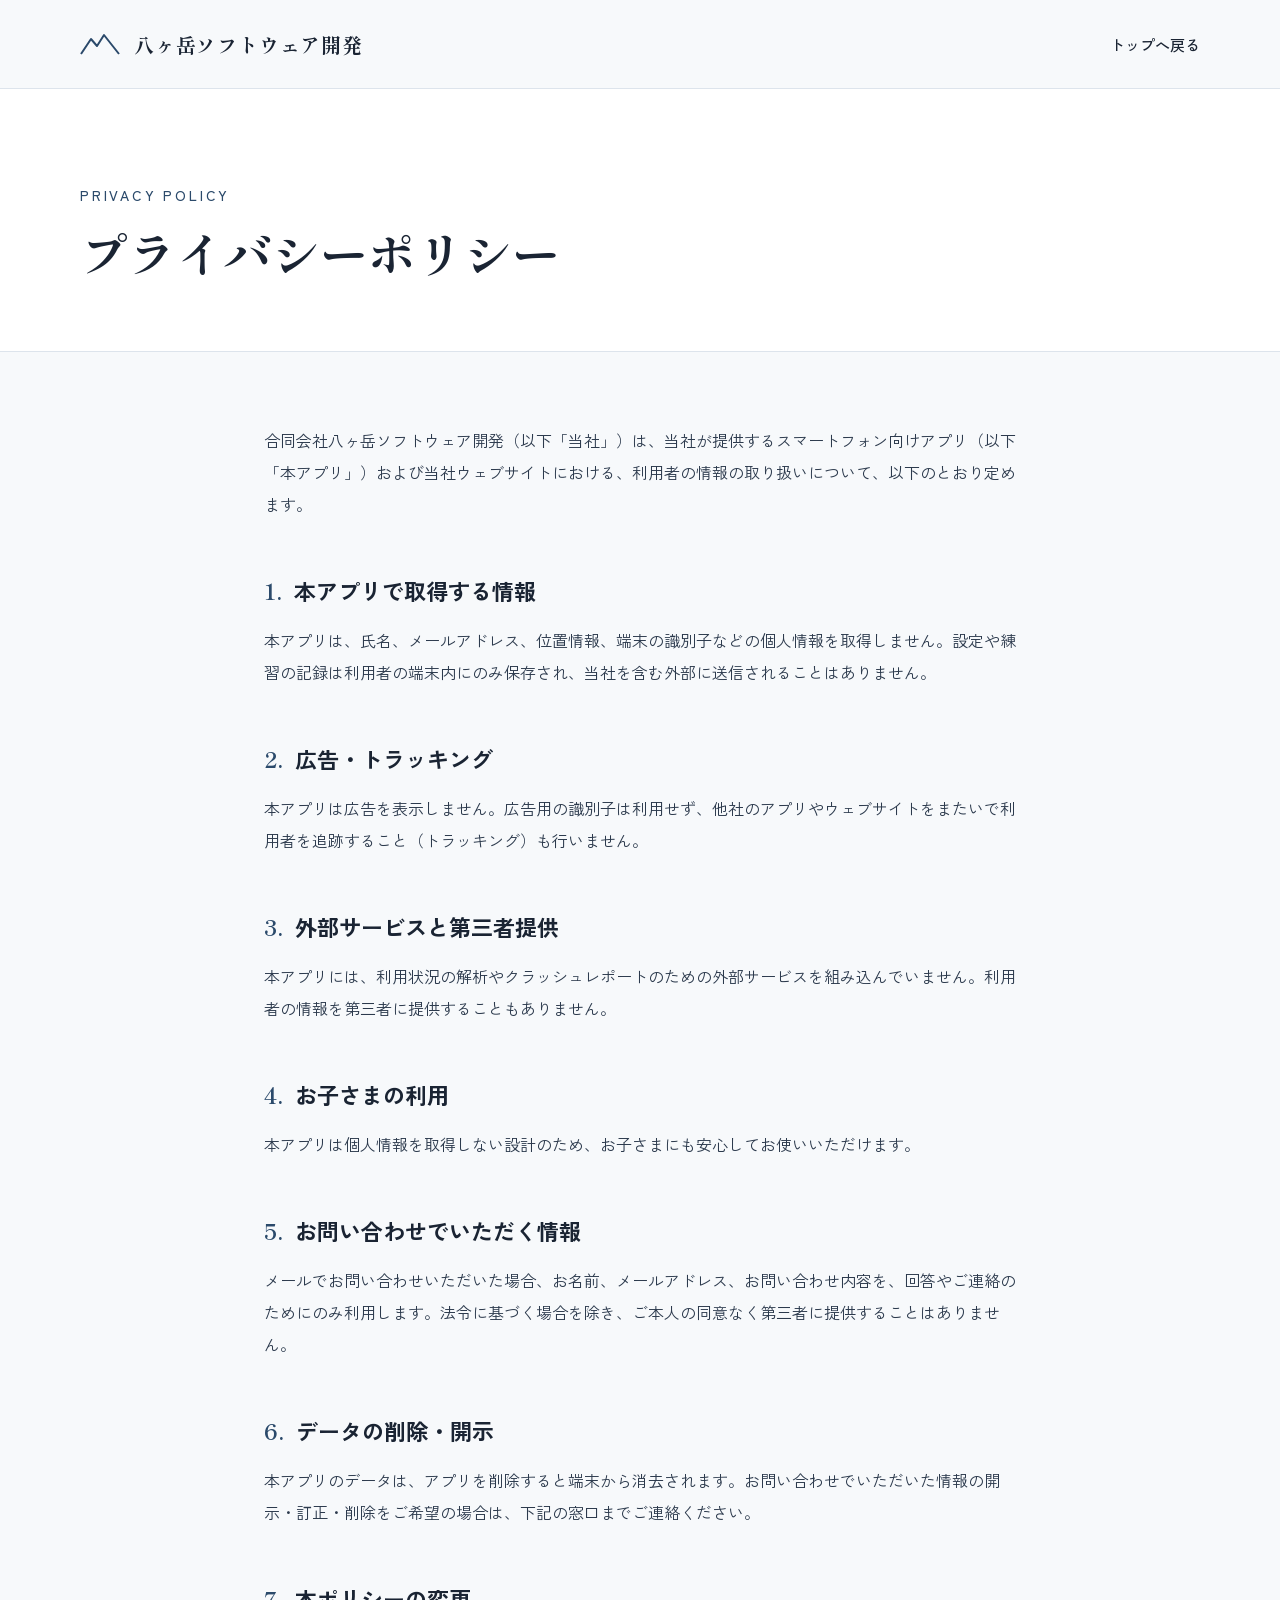
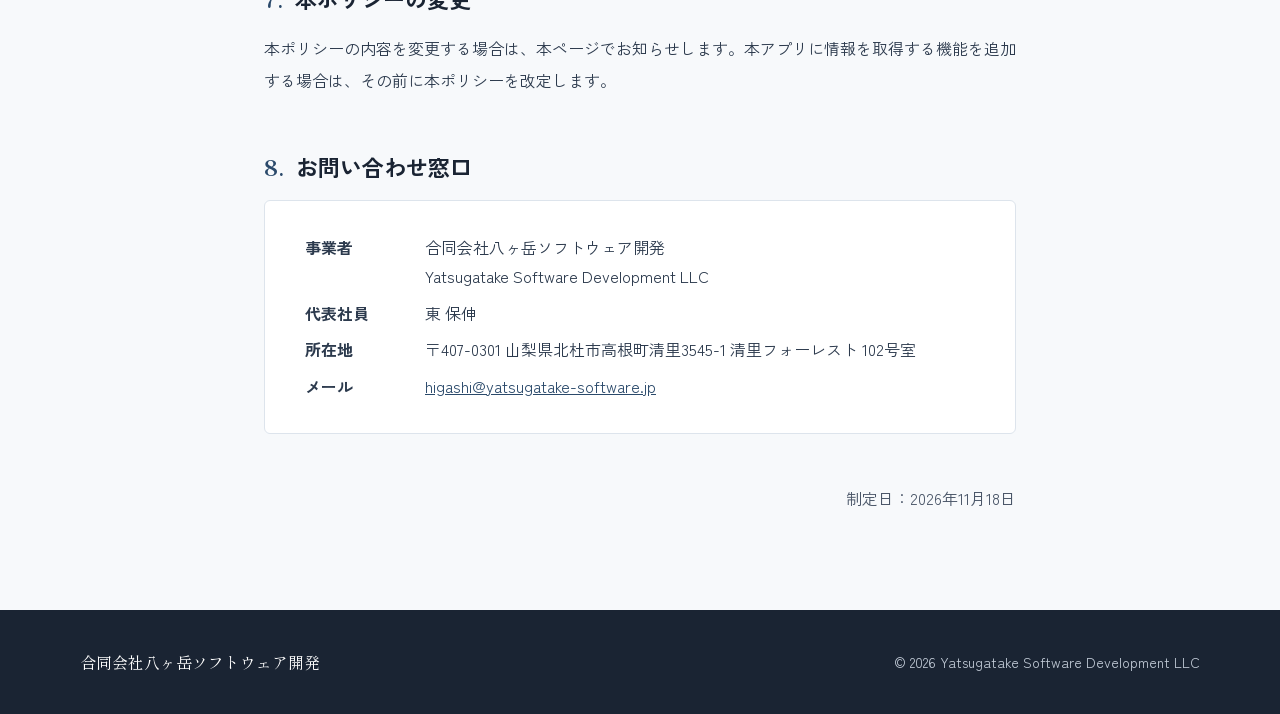
==== privacy.html @ 00bfafa1 "会社HP（トップ・プライバシーポリシー）を追加 Co-Authored-By: Claude Opus 5.5 <noreply@anthropic.com> Claude-Session: http" ====
<!doctype html>
<html lang="ja">
<head>
<meta charset="utf-8">
<meta name="viewport" content="width=device-width, initial-scale=1">
<title>プライバシーポリシー | 合同会社八ヶ岳ソフトウェア開発</title>
<meta name="description" content="合同会社八ヶ岳ソフトウェア開発のアプリおよびウェブサイトにおけるプライバシーポリシーです。">
<link rel="icon" href="favicon.svg" type="image/svg+xml">
<link rel="preconnect" href="https://fonts.googleapis.com">
<link rel="preconnect" href="https://fonts.gstatic.com" crossorigin>
<link rel="stylesheet" href="https://fonts.googleapis.com/css2?family=Shippori+Mincho:wght@500;700&amp;family=Zen+Kaku+Gothic+New:wght@400;500;700&amp;display=swap">
<link rel="stylesheet" href="style.css">
</head>
<body>

<header class="site-header">
<div class="wrap">
<a href="./" class="brand">
<svg width="40" height="24" viewBox="0 0 40 24" fill="none" stroke="#2b4a6b" stroke-width="2" stroke-linejoin="round" aria-hidden="true"><path d="M1 22 L11 7 L17 14 L24 3 L39 22"/></svg>
<span class="mincho">八ヶ岳ソフトウェア開発</span>
</a>
<nav class="nav" aria-label="メインメニュー">
<a href="./">トップへ戻る</a>
</nav>
</div>
</header>

<main>
<section class="page-title">
<div class="wrap">
<div class="label">PRIVACY POLICY</div>
<h1 class="mincho">プライバシーポリシー</h1>
</div>
</section>

<article class="policy">
<p>合同会社八ヶ岳ソフトウェア開発（以下「当社」）は、当社が提供するスマートフォン向けアプリ（以下「本アプリ」）および当社ウェブサイトにおける、利用者の情報の取り扱いについて、以下のとおり定めます。</p>

<section>
<h2><span class="mincho">1.</span>本アプリで取得する情報</h2>
<p>本アプリは、氏名、メールアドレス、位置情報、端末の識別子などの個人情報を取得しません。設定や練習の記録は利用者の端末内にのみ保存され、当社を含む外部に送信されることはありません。</p>
</section>

<section>
<h2><span class="mincho">2.</span>広告・トラッキング</h2>
<p>本アプリは広告を表示しません。広告用の識別子は利用せず、他社のアプリやウェブサイトをまたいで利用者を追跡すること（トラッキング）も行いません。</p>
</section>

<section>
<h2><span class="mincho">3.</span>外部サービスと第三者提供</h2>
<p>本アプリには、利用状況の解析やクラッシュレポートのための外部サービスを組み込んでいません。利用者の情報を第三者に提供することもありません。</p>
</section>

<section>
<h2><span class="mincho">4.</span>お子さまの利用</h2>
<p>本アプリは個人情報を取得しない設計のため、お子さまにも安心してお使いいただけます。</p>
</section>

<section>
<h2><span class="mincho">5.</span>お問い合わせでいただく情報</h2>
<p>メールでお問い合わせいただいた場合、お名前、メールアドレス、お問い合わせ内容を、回答やご連絡のためにのみ利用します。法令に基づく場合を除き、ご本人の同意なく第三者に提供することはありません。</p>
</section>

<section>
<h2><span class="mincho">6.</span>データの削除・開示</h2>
<p>本アプリのデータは、アプリを削除すると端末から消去されます。お問い合わせでいただいた情報の開示・訂正・削除をご希望の場合は、下記の窓口までご連絡ください。</p>
</section>

<section>
<h2><span class="mincho">7.</span>本ポリシーの変更</h2>
<p>本ポリシーの内容を変更する場合は、本ページでお知らせします。本アプリに情報を取得する機能を追加する場合は、その前に本ポリシーを改定します。</p>
</section>

<section>
<h2><span class="mincho">8.</span>お問い合わせ窓口</h2>
<dl class="desk">
<dt>事業者</dt><dd>合同会社八ヶ岳ソフトウェア開発<br>Yatsugatake Software Development LLC</dd>
<dt>代表社員</dt><dd>東 保伸</dd>
<dt>所在地</dt><dd>〒407-0301 山梨県北杜市高根町清里3545-1 清里フォーレスト 102号室</dd>
<dt>メール</dt><dd><a href="mailto:higashi@yatsugatake-software.jp">higashi@yatsugatake-software.jp</a></dd>
</dl>
</section>

<p class="date">制定日：2026年11月18日</p>
</article>
</main>

<footer class="site-footer">
<div class="wrap">
<span class="name mincho">合同会社八ヶ岳ソフトウェア開発</span>
<span>© 2026 Yatsugatake Software Development LLC</span>
</div>
</footer>

</body>
</html>
---- style.css ----
:root{
  --accent:#2b4a6b;
  --ink:#1a2433;
  --sub:#4a5668;
  --line:#dde4ec;
  --bg:#f7f9fb;
  --pad:80px;
}
*{box-sizing:border-box}
html{scroll-behavior:smooth}
body{margin:0;background:var(--bg);color:var(--ink);font-family:"Zen Kaku Gothic New","Hiragino Sans","Hiragino Kaku Gothic ProN",sans-serif;-webkit-text-size-adjust:100%}
a{color:var(--accent)}a:hover{color:#1a3050}
.mincho{font-family:"Shippori Mincho",serif}
.wrap{max-width:1280px;margin:0 auto;padding-left:var(--pad);padding-right:var(--pad)}
.label{font-size:14px;font-weight:500;letter-spacing:.2em;color:var(--accent)}
h1,h2,h3,p,dl,dd{margin:0}

/* header */
.site-header{border-bottom:1px solid var(--line);background:var(--bg)}
.site-header .wrap{height:88px;display:flex;align-items:center;justify-content:space-between;gap:24px}
.brand{display:flex;align-items:center;gap:14px;text-decoration:none;color:var(--ink)}
.brand span{font-size:20px;font-weight:700;letter-spacing:.04em}
.nav{display:flex;gap:40px;font-size:15px;font-weight:500}
.nav a{text-decoration:none;color:var(--ink)}

/* hero */
.hero{position:relative;overflow:hidden}
.hero .wrap{min-height:620px;display:flex;flex-direction:column;justify-content:center;gap:32px;padding-top:80px;padding-bottom:200px}
.hero h1{font-size:64px;font-weight:700;line-height:1.35;letter-spacing:.02em}
.hero p{max-width:620px;font-size:18px;line-height:2;color:var(--sub)}
.buttons{display:flex;flex-wrap:wrap;gap:16px}
.btn{display:inline-flex;align-items:center;height:56px;padding:0 32px;text-decoration:none;font-size:16px;border-radius:4px}
.btn-primary{background:var(--accent);color:#fff;font-weight:700}
.btn-primary:hover{color:#fff;background:#1f3654}
.btn-ghost{border:1px solid var(--ink);color:var(--ink);font-weight:500}
.mountains{position:absolute;left:0;bottom:0;width:100%;height:200px;display:block}

/* sections */
.section{padding-top:96px;padding-bottom:96px}
.section h2{font-size:40px;font-weight:700}
.services{background:#fff}
.services .wrap{display:flex;flex-direction:column;gap:48px}
.heading{display:flex;flex-direction:column;gap:12px}
.cards{display:grid;grid-template-columns:repeat(2,minmax(0,1fr));gap:32px}
.card{display:flex;flex-direction:column;gap:16px;padding:48px 40px;border:1px solid var(--line);border-radius:6px}
.card .num{font-size:32px;color:var(--accent)}
.card h3{font-size:24px;font-weight:700}
.card p{font-size:16px;line-height:1.9;color:var(--sub)}

.company .wrap{display:flex;gap:80px}
.company .heading{width:320px;flex-shrink:0}
.profile{flex-grow:1;display:grid;grid-template-columns:200px 1fr;font-size:16px;line-height:1.8}
.profile dt,.profile dd{padding:20px 0;border-top:1px solid var(--line)}
.profile dt{font-weight:700}
.profile dt:last-of-type,.profile dd:last-of-type{border-bottom:1px solid var(--line)}

.contact{background:var(--accent);color:#fff}
.contact .wrap{display:flex;align-items:center;justify-content:space-between;gap:64px}
.contact .label{color:#c9d6e6}
.contact p{font-size:16px;line-height:1.9;color:#eef2f7}
.mail-btn{display:inline-flex;align-items:center;gap:16px;min-height:72px;padding:12px 40px;background:#fff;color:var(--ink);text-decoration:none;font-size:20px;font-weight:700;border-radius:4px;word-break:break-all}
.mail-btn:hover{color:var(--ink);background:#eef2f7}

/* footer */
.site-footer{background:var(--ink);color:#c3ccd8;font-size:14px}
.site-footer .wrap{padding-top:40px;padding-bottom:40px;display:flex;justify-content:space-between;align-items:center;gap:24px;flex-wrap:wrap}
.site-footer .name{font-size:16px;color:#fff}
.site-footer .links{display:flex;gap:40px;align-items:center;flex-wrap:wrap}
.site-footer a{color:#c3ccd8}

/* privacy */
.page-title{background:#fff;border-bottom:1px solid var(--line)}
.page-title .wrap{padding-top:96px;padding-bottom:64px;display:flex;flex-direction:column;gap:12px}
.page-title h1{font-size:48px;font-weight:700}
.policy{max-width:800px;margin:0 auto;padding:72px 24px 96px;display:flex;flex-direction:column;gap:48px;font-size:16px;line-height:2;color:#2c3a4d}
.policy section{display:flex;flex-direction:column;gap:12px}
.policy h2{font-size:22px;font-weight:700;color:var(--ink)}
.policy h2 span{color:var(--accent);margin-right:12px}
.desk{padding:32px 40px;display:grid;grid-template-columns:120px 1fr;row-gap:8px;background:#fff;border:1px solid var(--line);border-radius:6px;line-height:1.8}
.desk dt{font-weight:700}
.date{text-align:right;color:var(--sub)}

/* tablet */
@media (max-width:960px){
  :root{--pad:40px}
  .company .wrap{flex-direction:column;gap:40px}
  .company .heading{width:auto}
  .contact .wrap{flex-direction:column;align-items:flex-start;gap:32px}
  .hero h1{font-size:48px}
}
/* phone */
@media (max-width:640px){
  :root{--pad:20px}
  .site-header .wrap{height:auto;padding-top:16px;padding-bottom:16px;flex-direction:column;align-items:flex-start;gap:12px}
  .brand span{font-size:18px}
  .nav{gap:24px;font-size:14px}
  .hero .wrap{min-height:0;padding-top:56px;padding-bottom:140px;gap:24px}
  .hero h1{font-size:28px}
  .hero p{font-size:16px}
  .mountains{height:120px}
  .section{padding-top:64px;padding-bottom:64px}
  .section h2{font-size:30px}
  .cards{grid-template-columns:1fr;gap:20px}
  .card{padding:32px 24px}
  .card h3{font-size:20px}
  .profile{grid-template-columns:1fr}
  .profile dt{padding-bottom:0;font-size:14px;color:var(--sub)}
  .profile dd{border-top:none;padding-top:4px}
  .profile dt:last-of-type{border-bottom:none}
  .mail-btn{font-size:16px;padding:12px 20px;gap:12px;width:100%}
  .page-title .wrap{padding-top:56px;padding-bottom:40px}
  .page-title h1{font-size:32px}
  .policy{padding:48px 20px 64px;gap:40px}
  .policy h2{font-size:19px}
  .desk{grid-template-columns:1fr;padding:24px 20px;row-gap:0}
  .desk dt{margin-top:12px;font-size:14px;color:var(--sub)}
  .desk dt:first-child{margin-top:0}
}
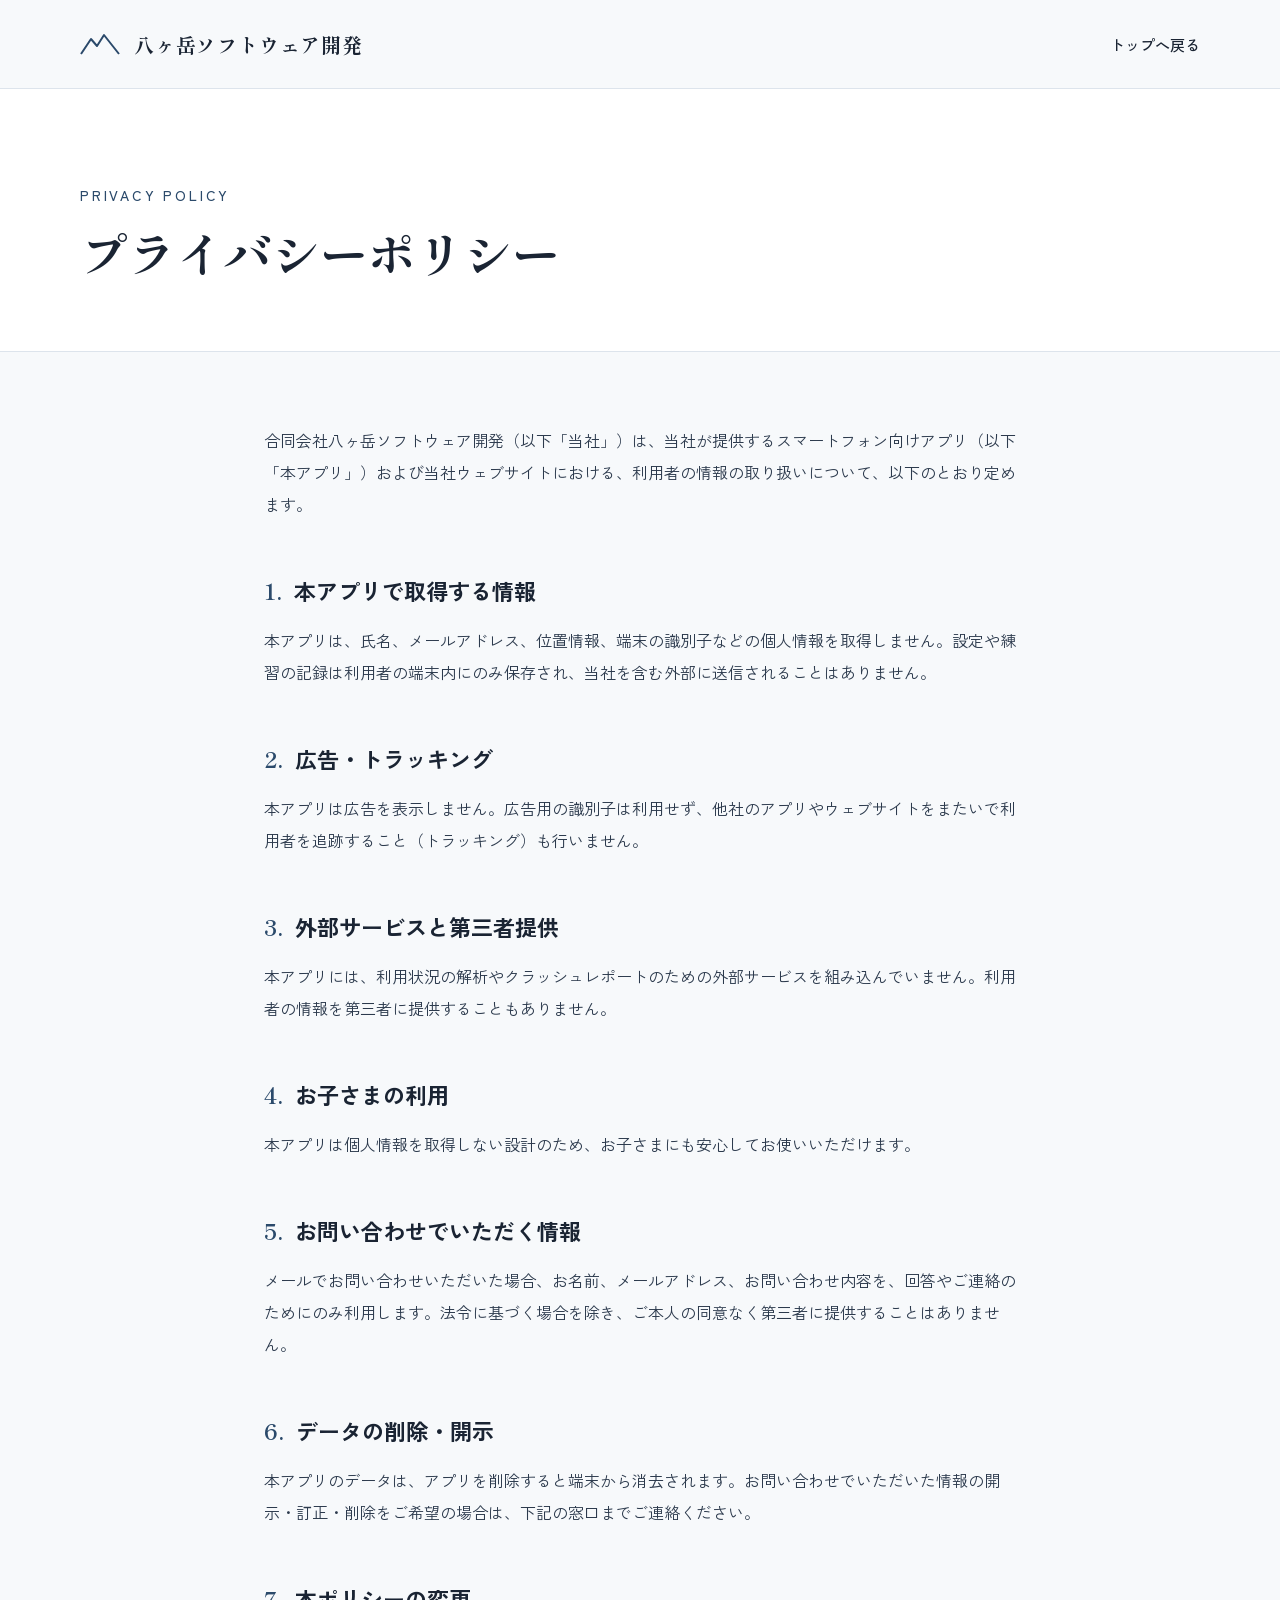
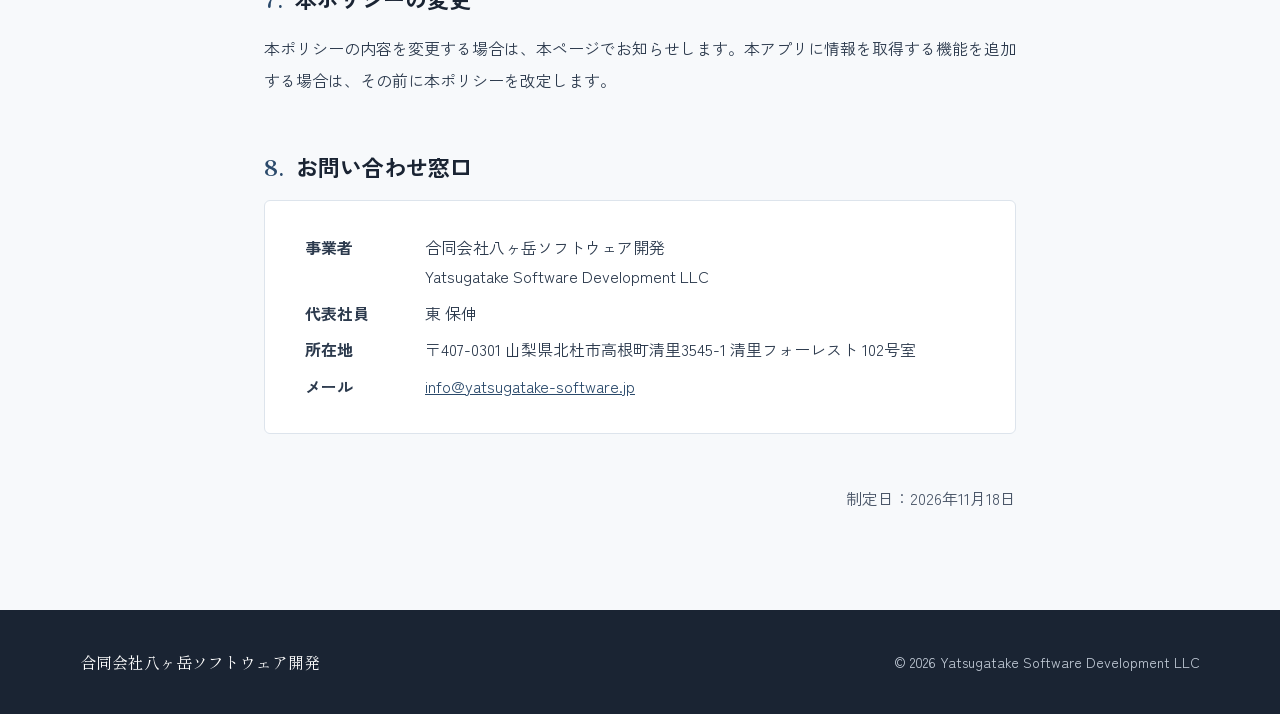
==== commit 7afaf2b5: "問い合わせ先を info@yatsugatake-software.jp に変更 Co-Authored-By: Claude Opus 5.5 <noreply@anthropic.com> Cla" ====
--- a/privacy.html
+++ b/privacy.html
@@ -77,7 +77,7 @@
 <dt>事業者</dt><dd>合同会社八ヶ岳ソフトウェア開発<br>Yatsugatake Software Development LLC</dd>
 <dt>代表社員</dt><dd>東 保伸</dd>
 <dt>所在地</dt><dd>〒407-0301 山梨県北杜市高根町清里3545-1 清里フォーレスト 102号室</dd>
-<dt>メール</dt><dd><a href="mailto:higashi@yatsugatake-software.jp">higashi@yatsugatake-software.jp</a></dd>
+<dt>メール</dt><dd><a href="mailto:info@yatsugatake-software.jp">info@yatsugatake-software.jp</a></dd>
 </dl>
 </section>
 
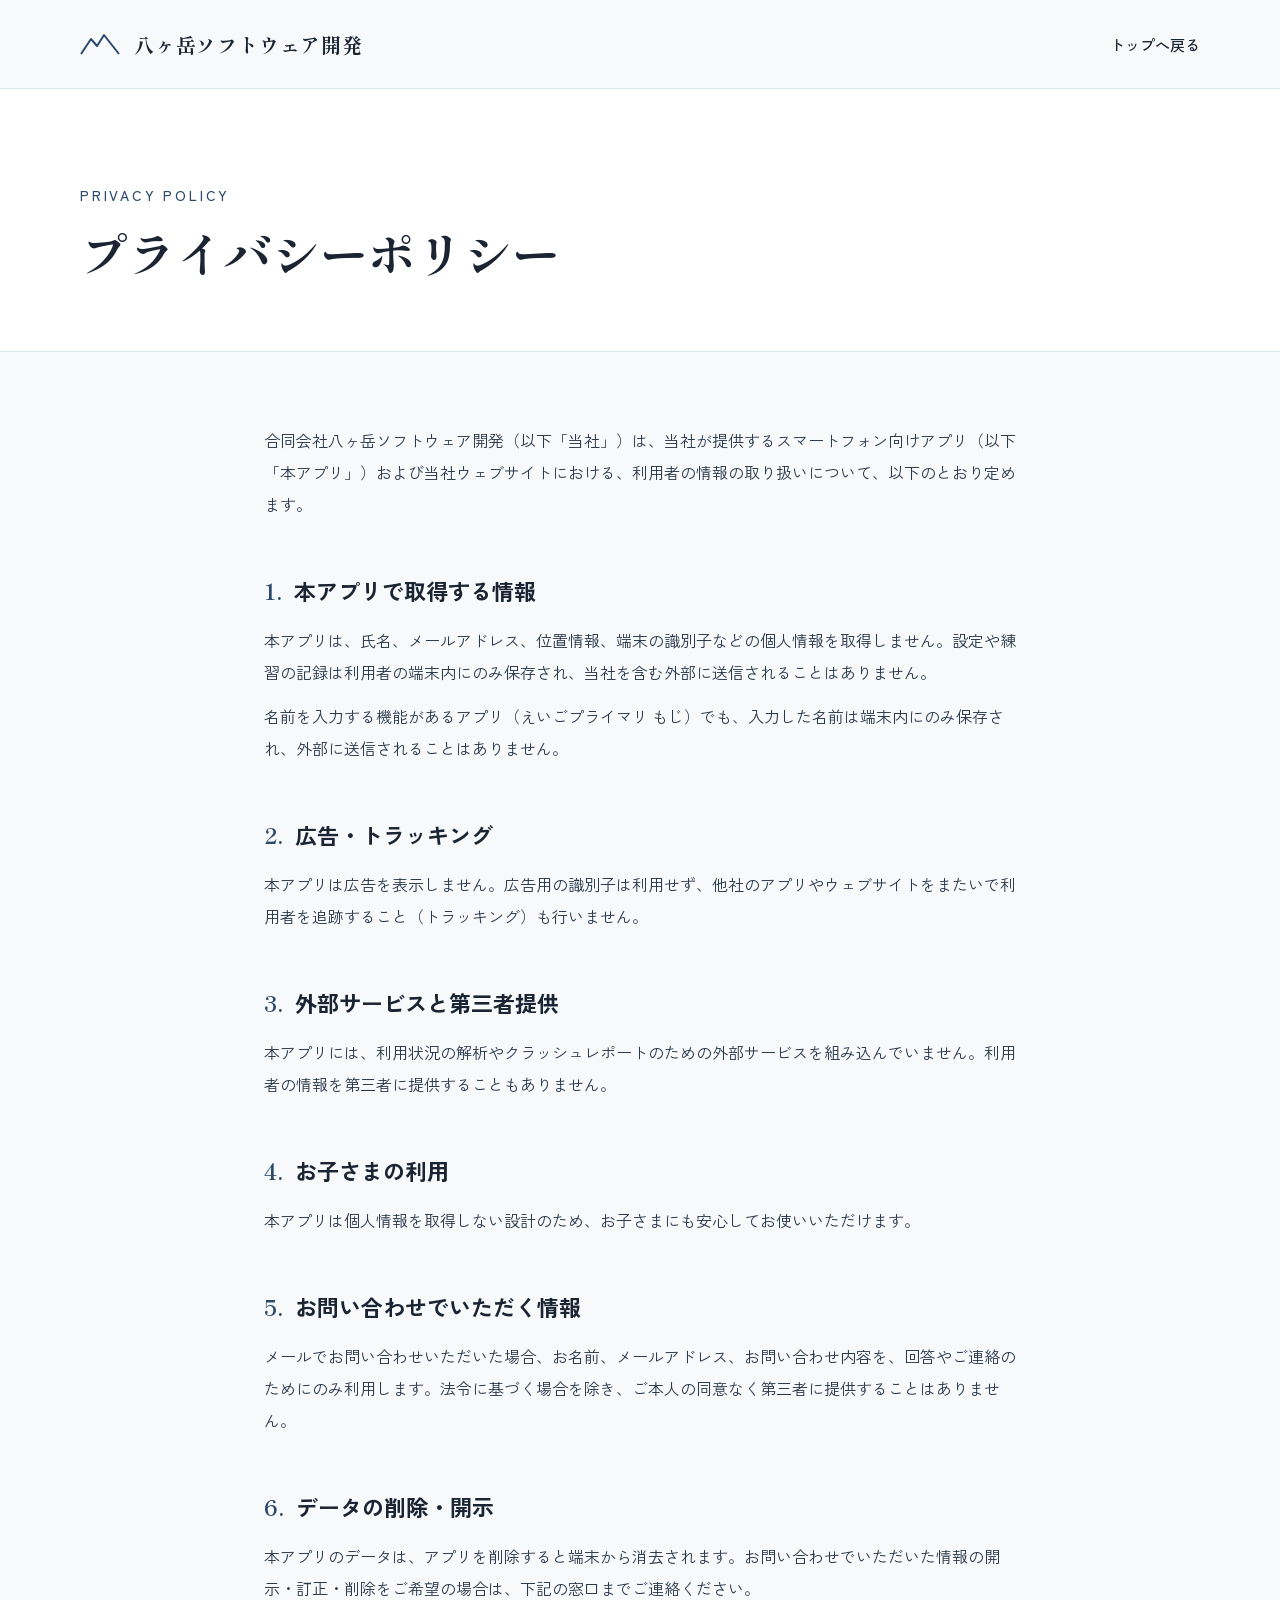
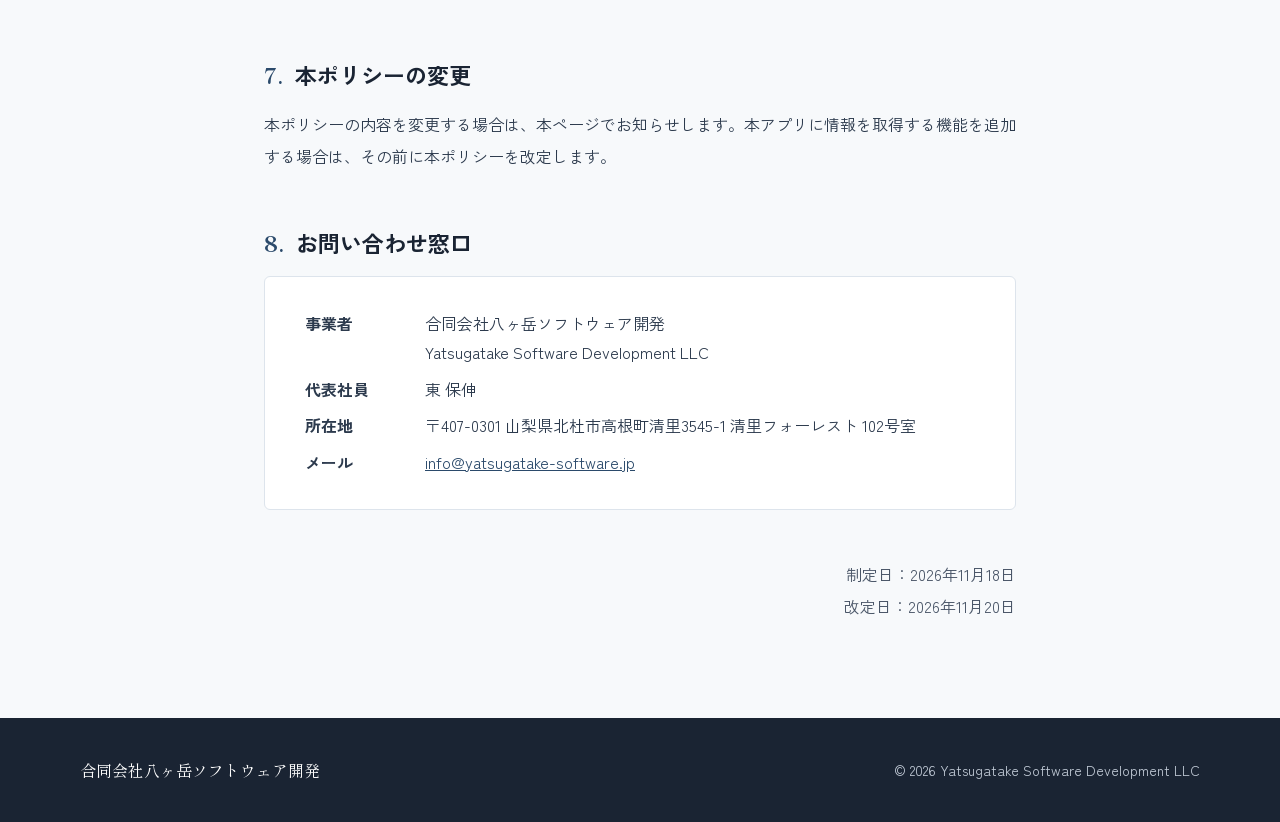
==== commit 7ac7a0c3: "プライバシーポリシー：名前を入力するアプリでも名前は端末内だけに保存することを追記 Co-Authored-By: Claude Opus 5.5 <noreply@anthropic.com> Cl" ====
--- a/privacy.html
+++ b/privacy.html
@@ -39,6 +39,7 @@
 <section>
 <h2><span class="mincho">1.</span>本アプリで取得する情報</h2>
 <p>本アプリは、氏名、メールアドレス、位置情報、端末の識別子などの個人情報を取得しません。設定や練習の記録は利用者の端末内にのみ保存され、当社を含む外部に送信されることはありません。</p>
+<p>名前を入力する機能があるアプリ（えいごプライマリ もじ）でも、入力した名前は端末内にのみ保存され、外部に送信されることはありません。</p>
 </section>
 
 <section>
@@ -81,7 +82,7 @@
 </dl>
 </section>
 
-<p class="date">制定日：2026年11月18日</p>
+<p class="date">制定日：2026年11月18日<br>改定日：2026年11月20日</p>
 </article>
 </main>
 
--- a/style.css
+++ b/style.css
@@ -80,6 +80,16 @@
 .desk dt{font-weight:700}
 .date{text-align:right;color:var(--sub)}
 
+/* support */
+.support-mail{align-self:flex-start;background:var(--accent);color:#fff;margin-top:8px}
+.support-mail:hover{background:#1f3654;color:#fff}
+.support-list{margin:0;padding-left:1.4em}
+.faq{display:flex;flex-direction:column;gap:6px}
+.faq dt{font-weight:700;color:var(--ink);margin-top:14px}
+.faq dt:first-child{margin-top:0}
+.faq dt::before{content:"Q. ";color:var(--accent)}
+.faq dd{padding-left:1.6em}
+
 /* tablet */
 @media (max-width:960px){
   :root{--pad:40px}
